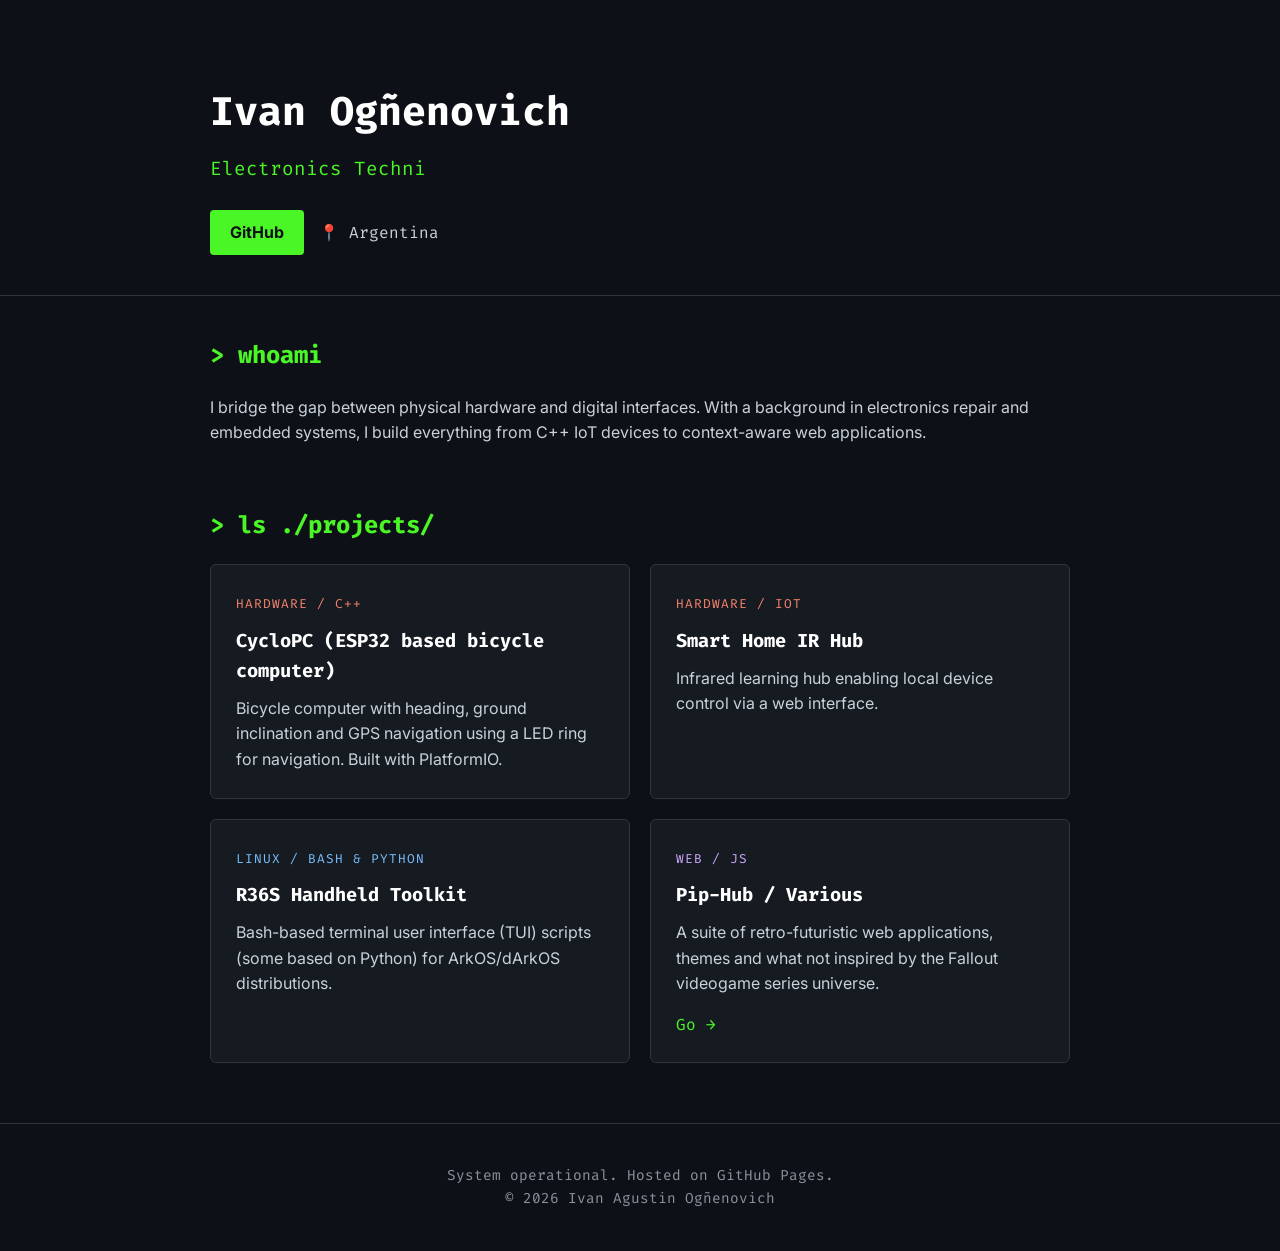
==== index.html @ b6fe69b8 "Initial clean commit" ====
<!DOCTYPE html>
<html lang="en">
<head>
    <meta charset="UTF-8">
    <meta name="viewport" content="width=device-width, initial-scale=1.0">
    <title>Ivan Ogñenovich | Electronics, Software & Design</title>
    <link rel="stylesheet" href="assets/css/main.css">
    <link href="https://fonts.googleapis.com/css2?family=Fira+Code:wght@400;700&family=Inter:wght@400;600&display=swap" rel="stylesheet">
</head>
<body>
    <header class="hero">
        <div class="container">
            <h1>Ivan Ogñenovich</h1>
            <p id="typewriter" class="subtitle"></p>
            <div class="hero-links">
                <a href="https://github.com/ivanao92" target="_blank" class="btn">GitHub</a>
                <!--<a href="assets/docs/Ognenovich_CV.pdf" download class="btn btn-outline">Download CV</a>-->
                <span class="location">📍 Argentina</span>
            </div>
        </div>
    </header>

    <main class="container">
        <section id="about" class="section">
            <h2>> whoami</h2>
            <p>I bridge the gap between physical hardware and digital interfaces. With a background in electronics repair and embedded systems, I build everything from C++ IoT devices to context-aware web applications.</p>
        </section>

        <section id="projects" class="section">
            <h2>> ls ./projects/</h2>
            
            <div class="project-grid">
                <div class="project-card">
                    <span class="category hardware">Hardware / C++</span>
                    <h3>CycloPC (ESP32 based bicycle computer)</h3>
                    <p>Bicycle computer with heading, ground inclination and GPS navigation using a LED ring for navigation. Built with PlatformIO.</p>
                </div>

                <div class="project-card">
                    <span class="category hardware">Hardware / IoT</span>
                    <h3>Smart Home IR Hub</h3>
                    <p>Infrared learning hub enabling local device control via a web interface.</p>
                </div>

                <div class="project-card">
                    <span class="category systems">Linux / Bash & Python</span>
                    <h3>R36S Handheld Toolkit</h3>
                    <p>Bash-based terminal user interface (TUI) scripts (some based on Python) for ArkOS/dArkOS distributions.</p>
                </div>

                <div class="project-card">
                    <span class="category web">Web / JS</span>
                    <h3>Pip-Hub / Various</h3>
                    <p>A suite of retro-futuristic web applications, themes and what not inspired by the Fallout videogame series universe.</p>
                    <a href="/pip-boy-radio/" class="card-link">Go →</a>
                </div>
            </div>
        </section>
    </main>

    <footer>
        <div class="container">
            <p>System operational. Hosted on GitHub Pages.</p>
            <p>© 2026 Ivan Agustin Ogñenovich</p>
        </div>
    </footer>

    <script src="assets/js/script.js"></script>
</body>
</html>
---- assets/css/main.css ----
:root {
    --bg-color: #0d1117;
    --surface-color: #161b22;
    --text-main: #c9d1d9;
    --accent-color: #4af626; /* A subtle, professional terminal green */
    --font-mono: 'Fira Code', monospace;
    --font-sans: 'Inter', sans-serif;
}

* { margin: 0; padding: 0; box-sizing: border-box; }

body {
    background-color: var(--bg-color);
    color: var(--text-main);
    font-family: var(--font-sans);
    line-height: 1.6;
}

h1, h2, h3, .subtitle, .location {
    font-family: var(--font-mono);
}

.container {
    max-width: 900px;
    margin: 0 auto;
    padding: 0 20px;
}

/* Hero Section */
.hero {
    padding: 80px 0 40px;
    border-bottom: 1px solid #30363d;
    margin-bottom: 40px;
}

.hero h1 {
    font-size: 2.5rem;
    color: #ffffff;
    margin-bottom: 10px;
}

.hero .subtitle {
    font-size: 1.2rem;
    color: var(--accent-color);
    margin-bottom: 25px;
    min-height: 30px; /* Prevents layout shift during typing */
}

.hero-links {
    display: flex;
    gap: 15px;
    align-items: center;
}

.btn {
    background-color: var(--accent-color);
    color: var(--bg-color);
    padding: 10px 20px;
    text-decoration: none;
    font-weight: bold;
    border-radius: 4px;
    transition: opacity 0.2s;
}

.btn:hover { opacity: 0.8; }

.btn-outline {
    background-color: transparent;
    color: var(--accent-color);
    border: 1px solid var(--accent-color);
}

/* Sections */
.section { margin-bottom: 60px; }
.section h2 {
    color: var(--accent-color);
    margin-bottom: 20px;
    font-size: 1.5rem;
}

/* Projects Grid */
.project-grid {
    display: grid;
    grid-template-columns: repeat(auto-fit, minmax(300px, 1fr));
    gap: 20px;
}

.project-card {
    background-color: var(--surface-color);
    padding: 25px;
    border: 1px solid #30363d;
    border-radius: 6px;
    transition: transform 0.2s, border-color 0.2s;
}

.project-card:hover {
    transform: translateY(-5px);
    border-color: var(--accent-color);
}

.category {
    font-size: 0.8rem;
    text-transform: uppercase;
    font-family: var(--font-mono);
    letter-spacing: 1px;
}
.category.hardware { color: #f9826c; }
.category.systems { color: #79c0ff; }
.category.web { color: #d2a8ff; }

.project-card h3 {
    margin: 10px 0;
    color: #ffffff;
}

.card-link {
    display: inline-block;
    margin-top: 15px;
    color: var(--accent-color);
    text-decoration: none;
    font-family: var(--font-mono);
}
.card-link:hover { text-decoration: underline; }

/* Footer */
footer {
    text-align: center;
    padding: 40px 0;
    border-top: 1px solid #30363d;
    font-family: var(--font-mono);
    font-size: 0.9rem;
    color: #8b949e;
}
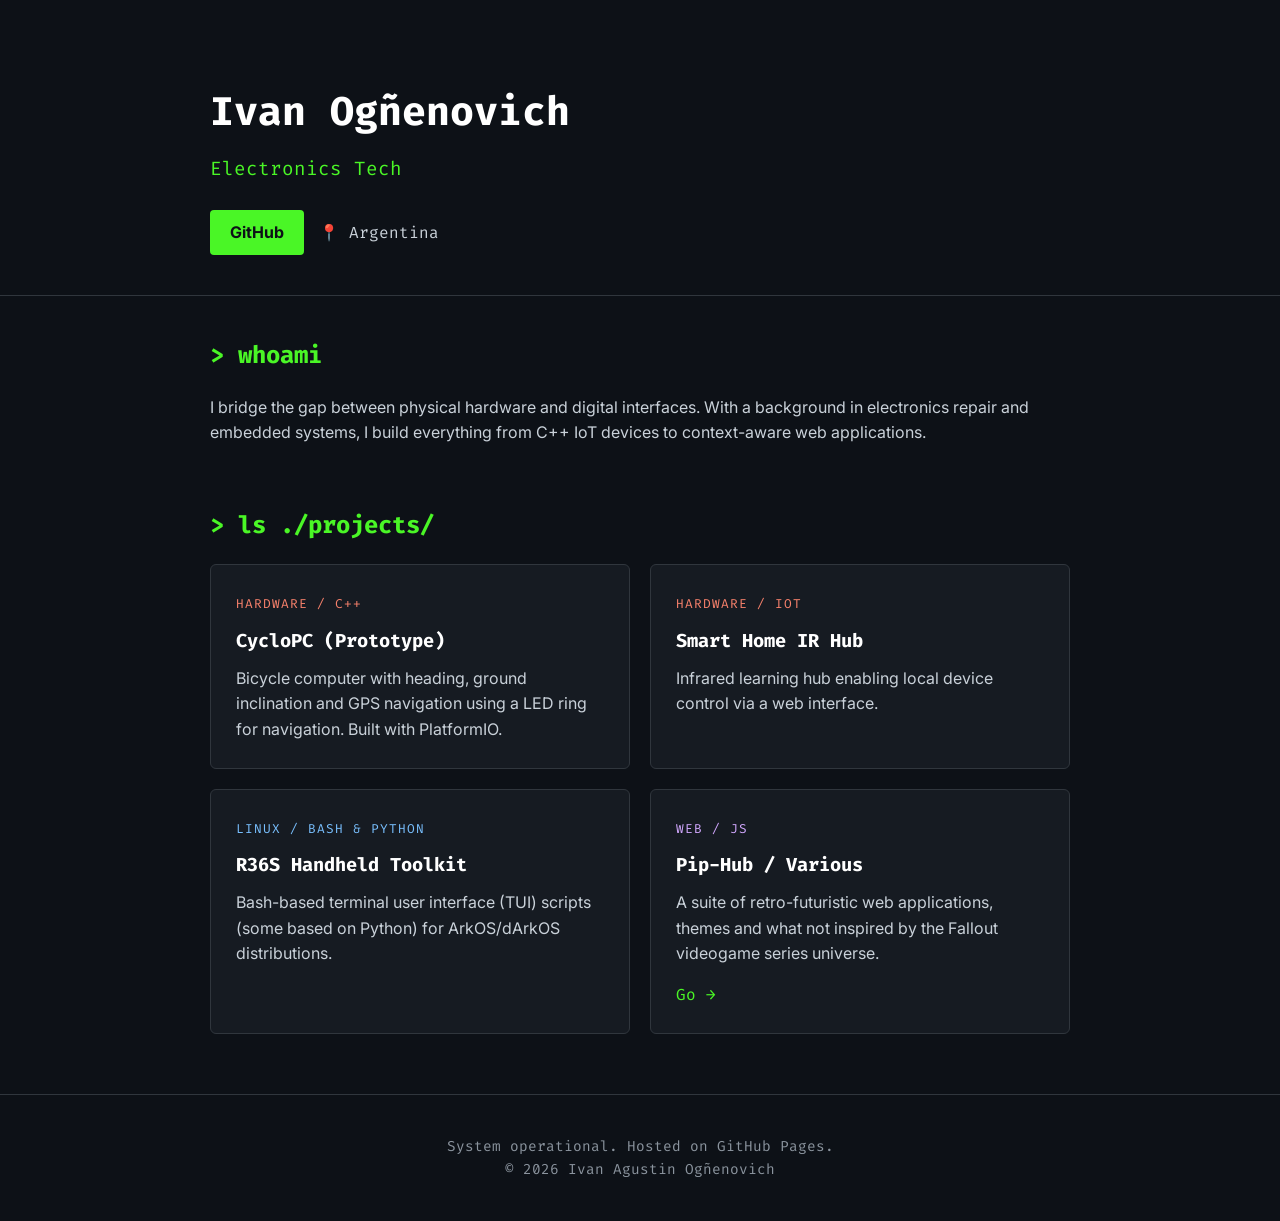
==== commit 68c0b224: "Update project title from 'CycloPC (ESP32 based bicycle computer)' to 'CycloPC (Prototype)'" ====
--- a/index.html
+++ b/index.html
@@ -32,7 +32,7 @@
             <div class="project-grid">
                 <div class="project-card">
                     <span class="category hardware">Hardware / C++</span>
-                    <h3>CycloPC (ESP32 based bicycle computer)</h3>
+                    <h3>CycloPC (Prototype)</h3>
                     <p>Bicycle computer with heading, ground inclination and GPS navigation using a LED ring for navigation. Built with PlatformIO.</p>
                 </div>
 
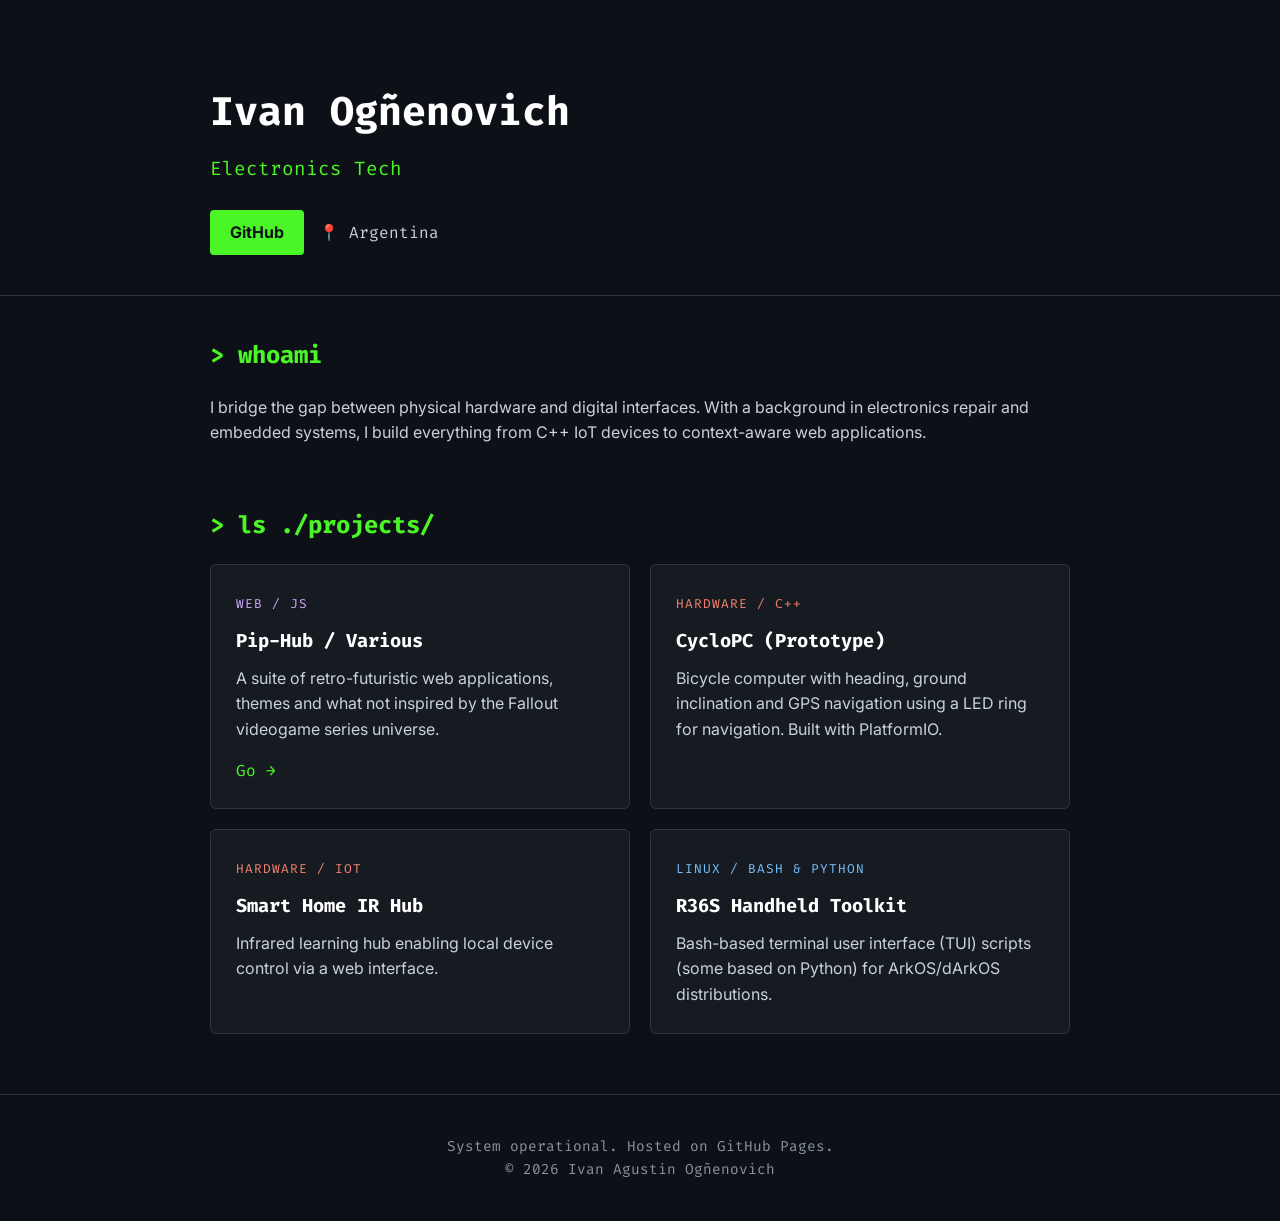
==== commit 93f3f5d7: "Moved Pip-Hub project card to the top Added a new project card for Pip-Hub and removed duplicate ent" ====
--- a/index.html
+++ b/index.html
@@ -28,8 +28,15 @@
 
         <section id="projects" class="section">
             <h2>> ls ./projects/</h2>
+            <div class="project-grid">
+                
+                <div class="project-card">
+                    <span class="category web">Web / JS</span>
+                    <h3>Pip-Hub / Various</h3>
+                    <p>A suite of retro-futuristic web applications, themes and what not inspired by the Fallout videogame series universe.</p>
+                    <a href="/pip-hub/" class="card-link">Go →</a>
+                </div>
             
-            <div class="project-grid">
                 <div class="project-card">
                     <span class="category hardware">Hardware / C++</span>
                     <h3>CycloPC (Prototype)</h3>
@@ -48,12 +55,6 @@
                     <p>Bash-based terminal user interface (TUI) scripts (some based on Python) for ArkOS/dArkOS distributions.</p>
                 </div>
 
-                <div class="project-card">
-                    <span class="category web">Web / JS</span>
-                    <h3>Pip-Hub / Various</h3>
-                    <p>A suite of retro-futuristic web applications, themes and what not inspired by the Fallout videogame series universe.</p>
-                    <a href="/pip-boy-radio/" class="card-link">Go →</a>
-                </div>
             </div>
         </section>
     </main>
